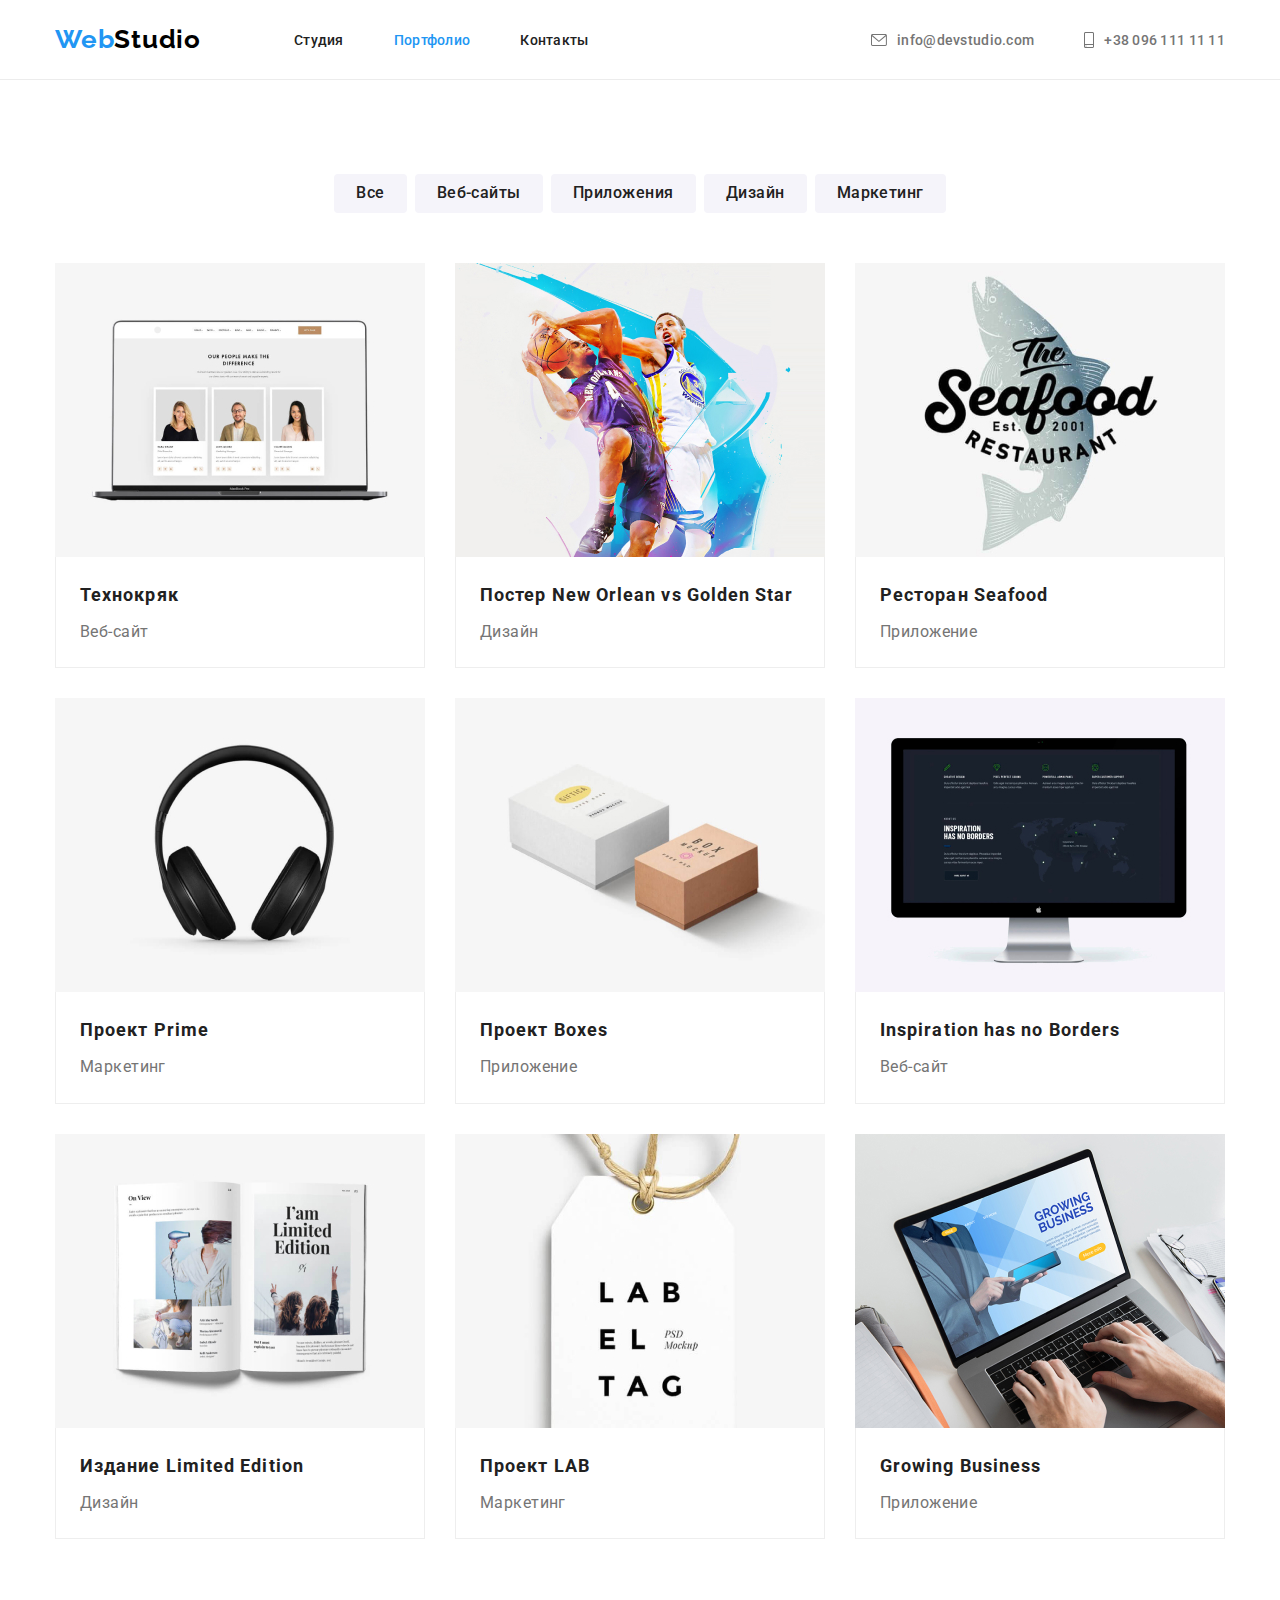
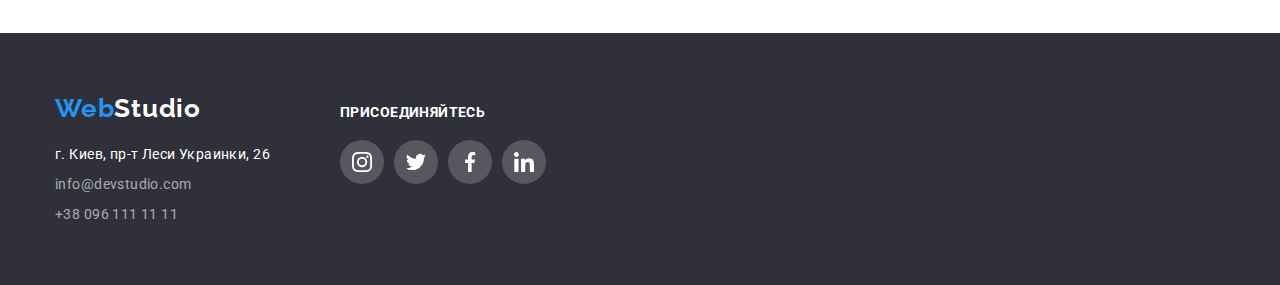
==== portfolio.html @ 66895c10 "Initial commit" ====
<!DOCTYPE html>
<html lang="ru">
<head>
  <meta charset="UTF-8">
  <meta http-equiv="X-UA-Compatible" content="IE=edge">
  <meta name="viewport" content="width=device-width, initial-scale=1.0">
  <title>portfolio</title>
  <link href="https://fonts.googleapis.com/css2?family=Raleway:wght@700&family=Roboto:wght@400;500;700;900&display=swap"
      rel="stylesheet">
  <link rel="stylesheet" href="https://cdnjs.cloudflare.com/ajax/libs/modern-normalize/1.0.0/modern-normalize.css">
  <link rel="stylesheet" href="./css/styles.css">
</head>
<body>
<!--header-->
  <header>
    <div class="container">
      <!--navigation-->
      <nav class="navigation">
        <a class="logo" href="index.html" lang="en">Web<span class="logo-studio-black">Studio</span></a>
        <ul class="navigation-list">
          <li>
            <a class="link" href="./index.html">Студия</a>
          </li>
          <li>
            <a class="link current" href="./portfolio.html">Портфолио</a>
          </li>
          <li>
            <a class="link" href="#contacts">Контакты</a>
          </li>
        </ul>
      </nav>
      <!--header contacts-->
      <ul class="header-contacts-list ">
        <li>
          <a class="contact" href="mailto:info@devstudio.com">
            <svg class="header-icon" width="16" height="12">
              <use href="./images/icons/contacts-icon.svg#icon-mail"></use>
            </svg>
            info@devstudio.com
          </a>
        </li>
        <li>
          <a class="contact" href="tel:+380961111111">
            <svg class="header-icon" width="10" height="16">
              <use href="./images/icons/contacts-icon.svg#icon-phone"></use>
            </svg>
            +38 096 111 11 11
          </a>
        </li>
      </ul>
    </div>
  </header>

  <main>
<section class="examples section">
  <div class="examples-container container">
    <h1 class="hidden-title">Наши работы</h1>
    <ul class="filter-buttons">
      <li><button >Все</button></li>
      <li><button >Веб-сайты</button></li>
      <li><button >Приложения</button></li>
      <li><button >Дизайн</button></li>
      <li><button >Маркетинг</button></li>
    </ul>

    <ul class="example-gallery">
      <li>
        <a class="link" href="#">
          <img src="./images/portfolio/tech-crack.jpg" width=370 height=294 alt="Веб-сайт Технокряк">
          <div class="example-content">
            <h3>Технокряк</h3>
            <p class="example-text">Веб-сайт</p>
          </div>
        </a>
      </li>
      <li>
        <a class="link" href="#">
          <img src="./images/portfolio/poster.jpg" width=370 height=294 alt="Пример дизайна для постера">
          <div class="example-content">
            <h3>Постер <span lang="en">New Orlean vs Golden Star</span></h3>
            <p class="example-text">Дизайн</p>
          </div>
        </a>
      </li>
      <li>
        <a class="link" href="#">
          <img src="./images/portfolio/seafood.jpg" width=370 height=294 alt="Логотип ресторана">
          <div class="example-content">
            <h3>Ресторан <span lang="en">Seafood</span></h3>
            <p class="example-text">Приложение</p>
          </div>
        </a>
      </li>
      <li>
        <a class="link" href="#">
          <img src="./images/portfolio/prime.jpg" width=370 height=294 alt="Проект Prime">
          <div class="example-content">
            <h3>Проект <span lang="en">Prime</span></h3>
            <p class="example-text">Маркетинг</p>
          </div>
        </a>
      </li>
      <li>
        <a class="link" href="#">
          <img src="./images/portfolio/boxes.jpg" width=370 height=294 alt="Проект Boxes">
          <div class="example-content">
              <h3>Проект <span lang="en">Boxes</span></h3>
              <p class="example-text">Приложение</p>
          </div>
        </a>
      </li>
      <li>
        <a class="link" href="#">
          <img src="./images/portfolio/inspiration-no-borders.jpg" width=370 height=294 alt="Inspiration has no Borders">
          <div class="example-content">
            <h3><span lang="en">Inspiration has no Borders</span></h3>
            <p class="example-text">Веб-сайт</p>
          </div>
        </a>
      </li>
      <li>
        <a class="link" href="#">
          <img src="./images/portfolio/limited-edition.jpg" width=370 height=294 alt="Издание Limited Edition">
          <div class="example-content">
            <h3>Издание <span lang="en">Limited Edition</span></h3>
            <p class="example-text">Дизайн</p>
          </div>
        </a>
      </li>
      <li>
        <a class="link" href="#">
          <img src="./images/portfolio/lab.jpg" width=370 height=294 alt="Проект LAB">
          <div class="example-content">
            <h3>Проект <span lang="en">LAB</span></h3>
            <p class="example-text">Маркетинг</p>
          </div>
        </a>
      </li>
      <li>
        <a class="link" href="#">
          <img src="./images/portfolio/growing-business.jpg" width=370 height=294 alt="Приложение Growing Business">
          <div class="example-content">
            <h3><span lang="en">Growing Business</span></h3>
            <p class="example-text">Приложение</p>
          </div>
        </a>
      </li>
    </ul>
  </div>
</section>
  </main>

<!--footer-->
<footer class="footer">
  <div class="container">
    <div class="contacts-info">
      <a class="logo" href="index.html" lang="en">Web<span class="logo-studio-white">Studio</span></a>
      <ul class="contacts-list" id="contacts">
        <li>
          <address>г. Киев, пр-т Леси Украинки, 26</address>
          <!--<a class="map-link" href="https://www.google.com/maps/place/GoIT/@50.4265057,30.5382267,20.22z" target="_blank" rel="noopener noreferer"> </a>-->
        </li>
        <li>
          <a class="contact" href="mailto:info@devstudio.com">info@devstudio.com</a>
        </li>
        <li>
          <a class="contact" href="tel:+380961111111">+38 096 111 11 11</a>
        </li>
      </ul>
    </div>
    <div class="contacts-socialmedia">
      <p>Присоединяйтесь</p>
      <ul class="contacts-socialmedia-list">
        <li>
          <a class="socialmedia-link" href="">
            <svg class="icon-socialmedia" width="20" height="20">
              <use href="./images/icons/socialmedia.svg#instagram"></use>
            </svg>
          </a>
        </li>
        <li>
          <a class="socialmedia-link" href="">
            <svg class="icon-socialmedia" width="20" height="20">
              <use href="./images/icons/socialmedia.svg#twitter"></use>
            </svg>
          </a>
        </li>
        <li>
          <a class="socialmedia-link" href="">
            <svg class="icon-socialmedia" width="20" height="20">
              <use href="./images/icons/socialmedia.svg#facebook"></use>
            </svg>
          </a>
        </li>
        <li>
          <a class="socialmedia-link" href="">
            <svg class="icon-socialmedia" width="20" height="20">
              <use href="./images/icons/socialmedia.svg#linkedin"></use>
            </svg>
          </a>
        </li>
      </ul>
    </div>
  </div>
</footer>
</body>
</html>
---- css/styles.css ----
/** {
  outline: 1pt solid rgba(128, 128, 0, 0.2);
}*/

:root {
  --logo-font: "Raleway", sans-serif;
  --main-font: "Roboto", sans-serif;
  --brand-color: #2196f3;
  --main-color: #212121; /* txt, hdr, btn */
  --main-gray-color: #757575; /* p */
  --background-dark-color: #2f303a; /*hero, footer*/
  --background-gray-color: #f5f4fa; /* team bg, button bg */
  --white-color: #ffffff; /* main bg, active txt, logo ftr */
  --black-color: #000000; /* logo hdr*/
  --card-border-color: #eeeeee;
  --icon-color: #afb1b8;
  --footer-contacts-color: rgba(255, 255, 255, 0.6);
  --footer-icons-socialmedia-color: rgba(255, 255, 255, 0.1);
  --header-border-color: #ececec;
  --hero-gradient: linear-gradient(
    to bottom,
    rgba(47, 48, 58, 0.4),
    rgba(47, 48, 58, 0.4)
  );
  --btn-shadow: 0px 3px 1px rgba(0, 0, 0, 0.1), 0px 1px 2px rgba(0, 0, 0, 0.08),
    0px 2px 2px rgba(0, 0, 0, 0.12);
  --box-shadow: 0px 1px 3px rgba(0, 0, 0, 0.12), 0px 1px 1px rgba(0, 0, 0, 0.14),
    0px 2px 1px rgba(0, 0, 0, 0.2);
  --hero-btn-shadow: 0px 4px 4px rgba(0, 0, 0, 0.15);
  --portfolio-example-shadow: 0px 1px 1px rgba(0, 0, 0, 0.12),
    0px 4px 4px rgba(0, 0, 0, 0.06), 1px 4px 6px rgba(0, 0, 0, 0.16);
  --big-padding: 94px;
  --list-gap: 30px;
}

/*
body for everybody ======================================================
*/

body {
  font-family: var(--main-font);
  font-style: normal;
  font-size: 14px;
  line-height: 1.5;
  letter-spacing: 0.03em;
  background-color: var(--white-color);
  color: var(--main-color);
}

h1,
h2,
h3,
h4,
h5,
h6,
p,
ul {
  display: flex;
  padding: 0;
  margin: 0;
}

img {
  display: block;
  width: 100%;
}

li {
  list-style: none;
}

/*container*/

.container {
  display: flex;
  flex-wrap: wrap;
  width: 1200px;
  padding-left: 15px;
  padding-right: 15px;
  margin: 0px auto;
}

/*logo*/

.logo {
  font-family: var(--logo-font);
  font-weight: 700;
  font-size: 26px;
  line-height: 1.2;
  letter-spacing: 0.03em;
  font-style: normal;
  text-decoration: none;
  color: var(--brand-color);
}

.logo-studio-white {
  color: var(--white-color);
}
.logo-studio-black {
  color: var(--black-color);
}

.section {
  padding-top: var(--big-padding);
  padding-bottom: var(--big-padding);
}

/*h2 title*/

.title {
  justify-content: center;
  margin-left: auto;
  margin-right: auto;
  margin-bottom: 50px;
  font-weight: 700;
  font-size: 36px;
  line-height: 1.16;
}

/*hidden title*/

.hidden-title {
  position: absolute;
  width: 1px;
  height: 1px;
  margin: -1px;
  border: 0;
  padding: 0;
  white-space: nowrap;
  clip-path: inset(100%);
  clip: rect(0 0 0 0);
  overflow: hidden;
}

/*
header ==================================================================
*/

header {
  border-bottom: 1px solid var(--header-border-color);
}

header .container {
  align-items: center;
  justify-content: space-between;
}

.navigation,
.header-contacts-list {
  display: flex;
  align-items: center;
}

.navigation-list,
.header-contacts-list {
  font-weight: 500;
  font-size: 14px;
  line-height: 1.15;
  letter-spacing: 0.02em;
  font-style: normal;
}

.navigation-list > li:not(:last-child),
.header-contacts-list > li:not(:last-child) {
  margin-right: 50px;
}

.navigation-list {
  margin-left: 93px;
}

.navigation-list > li,
.header-contacts-list > li {
  margin-top: -32px;
  margin-bottom: -32px;
}

.navigation-list .link {
  display: block;
  padding-top: 32px;
  padding-bottom: 32px;
  text-decoration: none;
  color: var(--main-color);
}

.header-contacts-list .contact {
  display: flex;
  align-items: center;
  padding-top: 32px;
  padding-bottom: 32px;
  text-decoration: none;
  color: var(--main-gray-color);
}

header .logo {
  padding-top: 24px;
  padding-bottom: 24px;
}

.navigation .current,
.navigation-list .link:focus,
.navigation-list .link:hover,
.header-contacts-list .contact:hover,
.header-contacts-list .contact:focus {
  color: var(--brand-color);
}

.header-icon {
  margin: 0 10px 0 0;
  fill: currentColor;
}

/*
index main ==============================================================
*/

/*hero*/

.hero {
  width: 1600px;
  height: 600px;
  padding: 200px 0;
  text-align: center;
  margin-left: auto;
  margin-right: auto;
  background-color: var(--background-dark-color);
  background-image: var(--hero-gradient), url(../images/studio/hero/hero.jpg);
  background-repeat: no-repeat;
  background-position: center;
  background-size: cover;
}

.hero .container {
  flex-direction: column;
}

.hero-title {
  width: 696px;
  justify-content: center;
  margin: auto;
  margin-bottom: 30px;
  font-weight: 900;
  font-size: 44px;
  line-height: 1.37;
  letter-spacing: 0.06em;
  text-transform: uppercase;
  color: var(--white-color);
}

.button-order {
  padding: 10px 32px;
  margin: auto;
  font-style: normal;
  font-weight: 700;
  font-size: 16px;
  line-height: 1.88;
  letter-spacing: 0.06em;
  border-style: hidden;
  border-radius: 4px;
  color: var(--white-color);
  background-color: var(--brand-color);
  box-shadow: var(--hero-btn-shadow);
  cursor: pointer;
}

/*features*/

.features-list {
  margin-left: calc(-1 * var(--list-gap));
}

.features-list > li {
  width: 270px;
  margin-left: var(--list-gap);
  flex-basis: calc(100% / 4);
}

.features-list-icon {
  display: flex;
  height: 120px;
  align-items: center;
  justify-content: center;
  background-color: var(--background-gray-color);
  border-radius: 4px;
  margin-bottom: 30px;
}

.features-title {
  margin-bottom: 10px;
  font-weight: 700;
  font-size: 14px;
  line-height: 1.15;
  letter-spacing: 0.03em;
  text-transform: uppercase;
}

.features-text {
  width: 270px;
  font-style: normal;
  font-weight: 400;
  font-size: 14px;
  line-height: 1.8;
  letter-spacing: 0.03em;
  color: var(--main-gray-color);
}

/*specialization*/

.specialization {
  padding-bottom: var(--big-padding);
}

.specialization-list {
  margin-left: calc(-1 * var(--list-gap));
}
.specialization-list > li {
  margin-left: var(--list-gap);
  flex-basis: calc(100% / 3);
}

/*team*/

.team {
  background-color: var(--background-gray-color);
}

.team-list {
  margin-left: calc(-1 * var(--list-gap));
}

.team-list > li {
  width: auto;
  margin-left: var(--list-gap);
  flex-basis: calc(100% / 4);
  border-radius: 0px 0px 4px 4px;
  box-shadow: var(--box-shadow);
  background: var(--white-color);
}

.team-list .content {
  padding-top: 30px;
  padding-bottom: 30px;
}

.team-title {
  justify-content: center;
  font-weight: 500;
  font-size: 16px;
  line-height: 1.19;
  margin-bottom: 10px;
}
.team-text {
  font-weight: 400;
  font-size: 16px;
  line-height: 1.19;
  justify-content: center;
  color: var(--main-gray-color);
  margin-bottom: 16px;
}

.team-list-item-socialmedia {
  justify-content: center;
}
.team-list-item-socialmedia > li:not(:last-child) {
  margin-right: 10px;
}

.team-list-item-socialmedia-link {
  display: flex;
}

.team-list-item-socialmedia-link,
.content .icon-socialmedia {
  display: block;
  width: 44px;
  height: 44px;
  border-radius: 50%;
  background-color: var(--white-color);
  fill: var(--icon-color);
  justify-content: center;
  align-items: center;
}

.team-list-item-socialmedia-link:focus .icon-socialmedia,
.team-list-item-socialmedia-link:hover .icon-socialmedia {
  background-color: var(--brand-color);
  fill: var(--white-color);
}

/*clients*/
.clients-list {
  margin-left: calc(-1 * var(--list-gap));
}

.clients-list > li {
  margin-left: var(--list-gap);
  flex-basis: calc(100% / 6);
}

.clients-list-item-link {
  display: flex;
  width: 170px;
  height: 90px;
  border: 1px solid var(--icon-color);
  border-radius: 4px;
}

.icon-client {
  color: var(--icon-color);
  width: 100%;
  height: 100%;
  fill: currentColor;
}

.clients-list-item-link:hover,
.clients-list-item-link:focus,
.clients-list-item-link:hover .icon-client,
.clients-list-item-link:focus .icon-client {
  border-color: var(--brand-color);
  fill: var(--brand-color);
  outline-color: var(--brand-color);
}

/*
portfolio main ==========================================================
*/

/*buttons*/
.examples-container .filter-buttons {
  margin-bottom: 50px;
  margin-left: auto;
  margin-right: auto;
}

.filter-buttons > li:not(:last-child) {
  margin-right: 8px;
}

.filter-buttons button {
  font-family: var(--main-font);
  font-weight: 500;
  font-size: 16px;
  line-height: 1.67;
  letter-spacing: 0.03em;
  font-style: normal;
  border-style: hidden;
  border-radius: 4px;
  padding: 6px 22px;
  color: var(--main-color);
  background-color: var(--background-gray-color);
  cursor: pointer;
}

.filter-buttons button:hover,
.filter-buttons button:focus,
.filter-buttons button:active {
  color: var(--white-color);
  background-color: var(--brand-color);
  box-shadow: var(--btn-shadow);
}

/*example-gallery*/
.example-gallery {
  flex-wrap: wrap;
  margin-top: calc(-1 * var(--list-gap));
  margin-left: calc(-1 * var(--list-gap));
}

.example-gallery > li {
  flex-basis: calc(100% / 3);
  margin-left: var(--list-gap);
  margin-top: var(--list-gap);
  max-width: 370px;
  background: var(--white-color);
}

.example-gallery .link {
  display: inline-block;
  padding: 0px;
  margin: 0px;
  text-decoration: none;
  color: var(--main-color);
  max-width: 370px;
}

.example-gallery .link:hover,
.example-gallery .link:focus {
  box-shadow: var(--portfolio-example-shadow);
}

/*content*/
.example-content {
  padding: 20px 24px;
  border: 1px solid var(--card-border-color);
  border-top: 0;
}

.example-gallery h3 {
  display: block;
  margin-bottom: 4px;
  font-weight: 700;
  font-size: 18px;
  line-height: 2;
  letter-spacing: 0.06em;
}

.example-gallery p {
  font-weight: 400;
  font-size: 16px;
  line-height: 1.9;
  display: block;
  color: var(--main-gray-color);
}

/*
footer ==================================================================
*/

.footer {
  font-weight: 400;
  font-size: 14px;
  line-height: 1.5;
  color: var(--white-color);
  background-color: var(--background-dark-color);
  padding-top: 60px;
  padding-bottom: 60px;
}

.footer .container {
  align-items: baseline;
}

/*contacts-info*/
.footer .contacts-info {
  margin-right: 70px;
}

.contacts-list {
  display: block;
  margin-top: 20px;
}

.contacts-list > li:not(:last-child) {
  margin-bottom: 9px;
}

.contacts-list .contact,
.contacts-list address {
  font-style: normal;
  text-decoration: none;
}
.contacts-list .contact {
  color: var(--footer-contacts-color);
}
.contacts-list .contact:hover,
.contacts-list .contact:focus {
  color: var(--brand-color);
}

/*contacts-socialmedia*/
.contacts-socialmedia > p {
  margin-bottom: 20px;
  font-weight: 700;
  font-size: 14px;
  line-height: 1.15;
  letter-spacing: 0.03em;
  text-transform: uppercase;
  color: var(--white-color);
}

.socialmedia-link,
.socialmedia-link .icon-socialmedia {
  display: block;
  width: 44px;
  height: 44px;
  border-radius: 50%;
  fill: var(--white-color);
  justify-content: center;
  align-items: center;
  background-color: var(--footer-icons-socialmedia-color);
}

.contacts-socialmedia-list > li:not(:last-child) {
  margin-right: 10px;
}

.socialmedia-link:hover .icon-socialmedia,
.socialmedia-link:focus .icon-socialmedia {
  background-color: var(--brand-color);
  fill: var(--white-color);
}
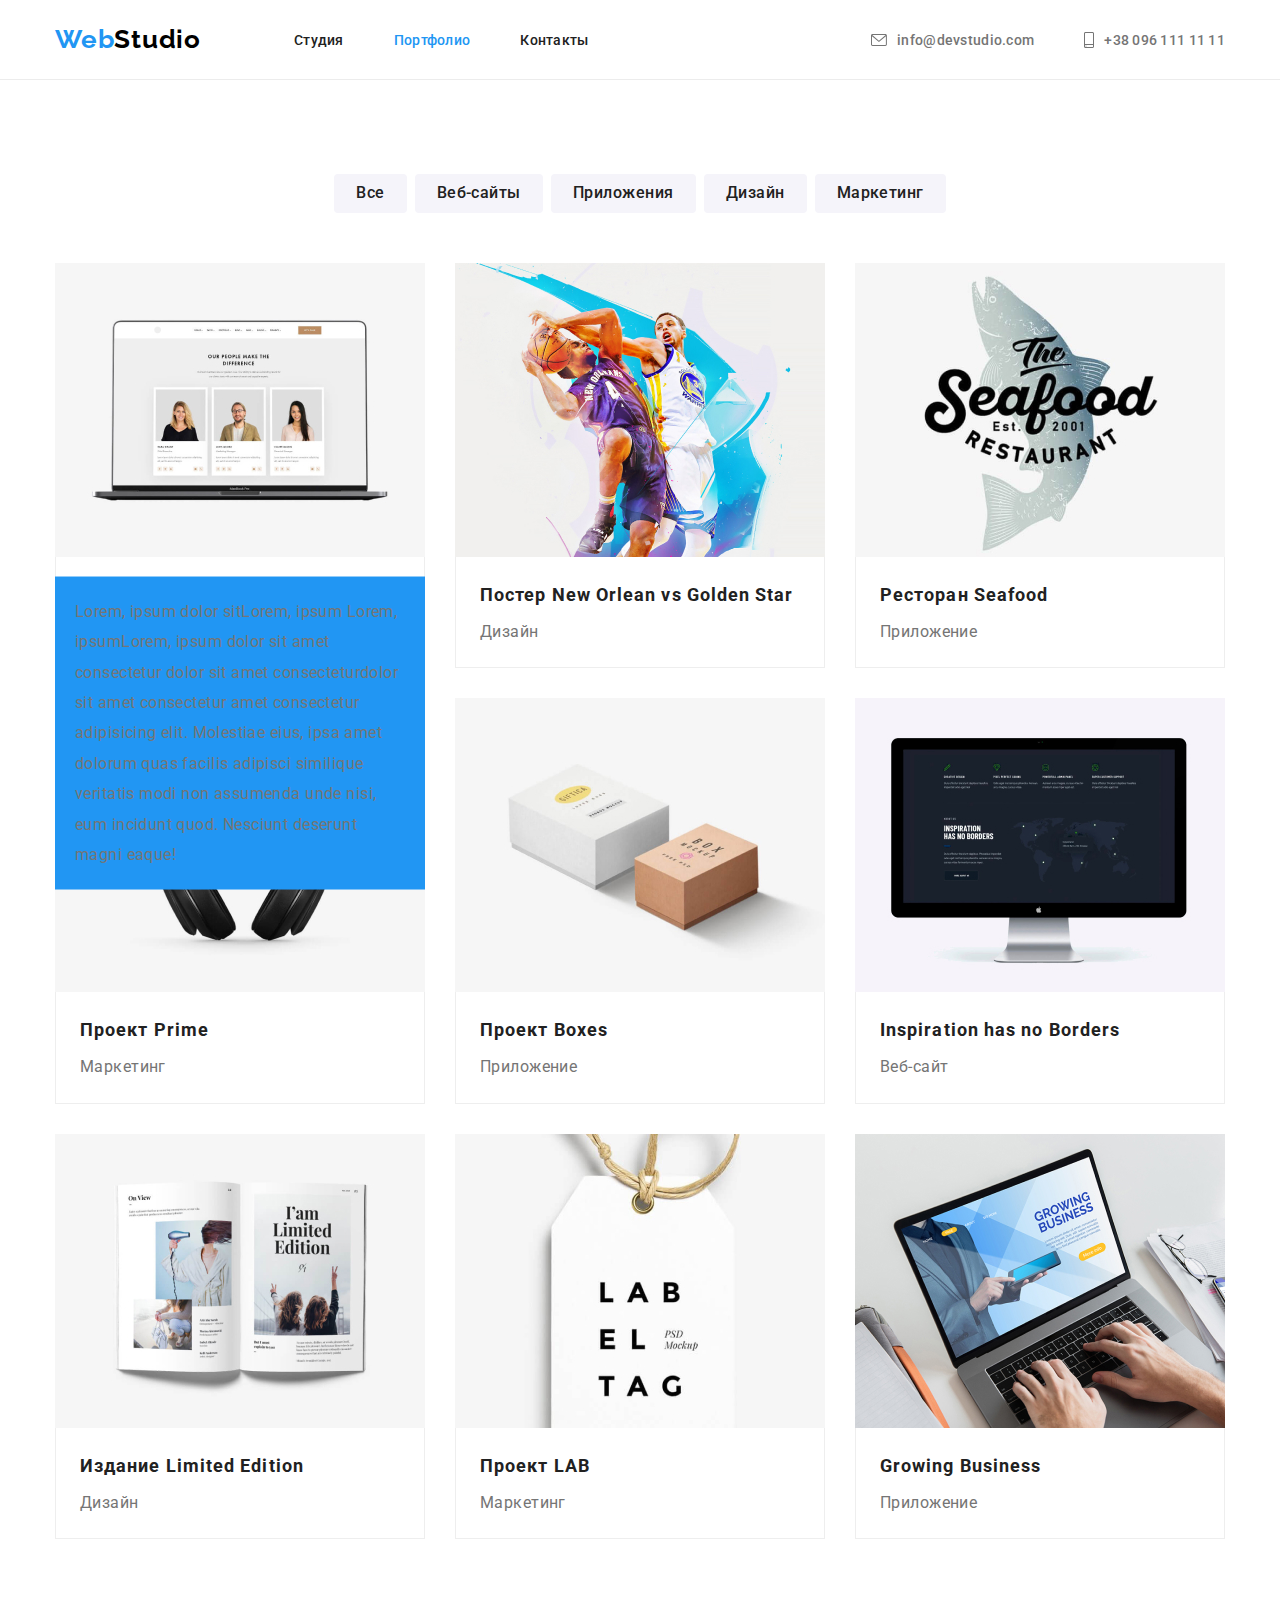
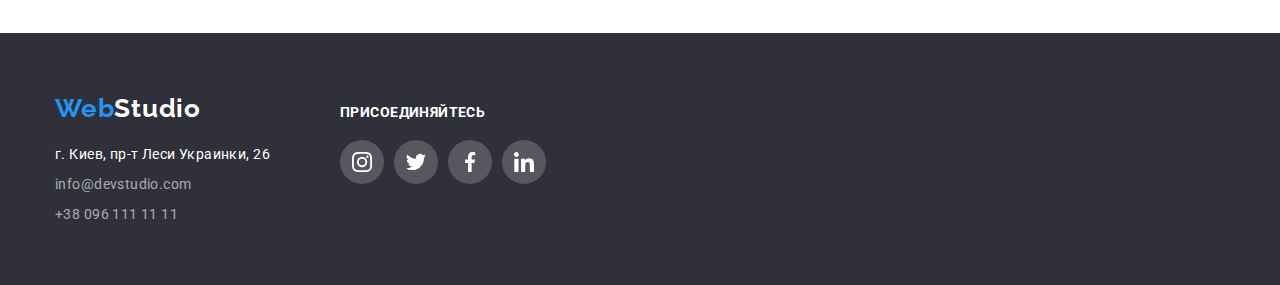
==== commit 5a79feb7: "backdrop and modal finish" ====
--- a/portfolio.html
+++ b/portfolio.html
@@ -9,7 +9,7 @@
       rel="stylesheet">
   <link rel="stylesheet" href="https://cdnjs.cloudflare.com/ajax/libs/modern-normalize/1.0.0/modern-normalize.css">
   <link rel="stylesheet" href="./css/styles.css">
-</head>
+  </head>
 <body>
 <!--header-->
   <header>
@@ -34,7 +34,7 @@
         <li>
           <a class="contact" href="mailto:info@devstudio.com">
             <svg class="header-icon" width="16" height="12">
-              <use href="./images/icons/contacts-icon.svg#icon-mail"></use>
+              <use href="./images/icons/typical-icons.svg#icon-mail"></use>
             </svg>
             info@devstudio.com
           </a>
@@ -42,7 +42,7 @@
         <li>
           <a class="contact" href="tel:+380961111111">
             <svg class="header-icon" width="10" height="16">
-              <use href="./images/icons/contacts-icon.svg#icon-phone"></use>
+              <use href="./images/icons/typical-icons.svg#icon-phone"></use>
             </svg>
             +38 096 111 11 11
           </a>
@@ -66,7 +66,10 @@
     <ul class="example-gallery">
       <li>
         <a class="link" href="#">
+          <div class="overlay-box">
           <img src="./images/portfolio/tech-crack.jpg" width=370 height=294 alt="Веб-сайт Технокряк">
+          <p class="overlay-text">Lorem, ipsum dolor sitLorem, ipsum Lorem, ipsumLorem, ipsum dolor sit amet consectetur dolor sit amet consecteturdolor sit amet consectetur amet consectetur adipisicing elit. Molestiae eius, ipsa amet dolorum quas facilis adipisci similique veritatis modi non assumenda unde nisi, eum incidunt quod. Nesciunt deserunt magni eaque!</p>
+          </div>
           <div class="example-content">
             <h3>Технокряк</h3>
             <p class="example-text">Веб-сайт</p>
--- a/css/styles.css
+++ b/css/styles.css
@@ -3,8 +3,8 @@
 }*/
 
 :root {
-  --logo-font: "Raleway", sans-serif;
-  --main-font: "Roboto", sans-serif;
+  --logo-font: 'Raleway', sans-serif;
+  --main-font: 'Roboto', sans-serif;
   --brand-color: #2196f3;
   --main-color: #212121; /* txt, hdr, btn */
   --main-gray-color: #757575; /* p */
@@ -17,6 +17,8 @@
   --footer-contacts-color: rgba(255, 255, 255, 0.6);
   --footer-icons-socialmedia-color: rgba(255, 255, 255, 0.1);
   --header-border-color: #ececec;
+  --btn-modal-close: rgba(0, 0, 0, 0.1);
+  --modal-overlay-color: rgba(0, 0, 0, 0.2);
   --hero-gradient: linear-gradient(
     to bottom,
     rgba(47, 48, 58, 0.4),
@@ -181,6 +183,7 @@
   padding-bottom: 32px;
   text-decoration: none;
   color: var(--main-color);
+  transition: color 250ms cubic-bezier(0.4, 0, 0.2, 1);
 }
 
 .header-contacts-list .contact {
@@ -190,6 +193,7 @@
   padding-bottom: 32px;
   text-decoration: none;
   color: var(--main-gray-color);
+  transition: color 250ms cubic-bezier(0.4, 0, 0.2, 1);
 }
 
 header .logo {
@@ -263,8 +267,63 @@
   cursor: pointer;
 }
 
+/*hero modal*/
+.backdrop {
+  position: fixed;
+  top: 0;
+  left: 0;
+  width: 100vw;
+  height: 100vh;
+  background-color: var(--modal-overlay-color);
+  transition: opacity 250ms cubic-bezier(0.4, 0, 0.2, 1),
+    visibility 250ms cubic-bezier(0.4, 0, 0.2, 1);
+}
+
+.backdrop.is-hidden {
+  opacity: 0;
+  visibility: hidden;
+  pointer-events: none;
+}
+
+.modal {
+  position: absolute;
+  top: 50%;
+  left: 50%;
+  transform: translate(-50%, -50%);
+  width: 528px;
+  height: 581px;
+  background-color: var(--white-color);
+}
+
+.btn-modal-close {
+  position: absolute;
+  display: flex;
+  top: 8px;
+  right: 8px;
+  width: 30px;
+  height: 30px;
+  box-sizing: border-box;
+  border: 1px solid var(--btn-modal-close);
+  background-color: var(--white-color);
+  border-radius: 50%;
+  cursor: pointer;
+  transition: border-color 250ms cubic-bezier(0.4, 0, 0.2, 1);
+}
+
+.close-icon {
+  width: 100%;
+  height: 100%;
+  transition: fill 250ms cubic-bezier(0.4, 0, 0.2, 1);
+}
+
+.btn-modal-close:hover,
+.btn-modal-close:focus .close-icon:hover,
+.close-icon:focus {
+  border-color: var(--brand-color);
+  fill: var(--brand-color);
+}
+
 /*features*/
-
 .features-list {
   margin-left: calc(-1 * var(--list-gap));
 }
@@ -334,7 +393,7 @@
   flex-basis: calc(100% / 4);
   border-radius: 0px 0px 4px 4px;
   box-shadow: var(--box-shadow);
-  background: var(--white-color);
+  background-color: var(--white-color);
 }
 
 .team-list .content {
@@ -379,6 +438,8 @@
   fill: var(--icon-color);
   justify-content: center;
   align-items: center;
+  transition: background-color 250ms cubic-bezier(0.4, 0, 0.2, 1),
+    fill 250ms cubic-bezier(0.4, 0, 0.2, 1);
 }
 
 .team-list-item-socialmedia-link:focus .icon-socialmedia,
@@ -403,6 +464,7 @@
   height: 90px;
   border: 1px solid var(--icon-color);
   border-radius: 4px;
+  transition: border-color 250ms cubic-bezier(0.4, 0, 0.2, 1);
 }
 
 .icon-client {
@@ -410,6 +472,7 @@
   width: 100%;
   height: 100%;
   fill: currentColor;
+  transition: fill 250ms cubic-bezier(0.4, 0, 0.2, 1);
 }
 
 .clients-list-item-link:hover,
@@ -437,6 +500,7 @@
 }
 
 .filter-buttons button {
+  display: inline-flex;
   font-family: var(--main-font);
   font-weight: 500;
   font-size: 16px;
@@ -449,6 +513,9 @@
   color: var(--main-color);
   background-color: var(--background-gray-color);
   cursor: pointer;
+  transition: color 250ms cubic-bezier(0.4, 0, 0.2, 1),
+    background-color 250ms cubic-bezier(0.4, 0, 0.2, 1),
+    box-shadow 250ms cubic-bezier(0.4, 0, 0.2, 1);
 }
 
 .filter-buttons button:hover,
@@ -481,11 +548,32 @@
   text-decoration: none;
   color: var(--main-color);
   max-width: 370px;
+  transition: box-shadow 250ms cubic-bezier(0.4, 0, 0.2, 1);
+}
+
+.overlay-box {
+  position: relative;
+  height: 100%;
+  /*overflow: hidden;*/
+}
+
+.overlay-text {
+  position: absolute;
+  left: 0;
+  top: 0;
+  background-color: var(--brand-color);
+  color: var(--white-color);
+  padding: 20px;
+  overflow: auto;
+  transform: translateY(100%);
+  transition: transform 250ms cubic-bezier(0.4, 0, 0.2, 1);
 }
 
 .example-gallery .link:hover,
 .example-gallery .link:focus {
+  overflow: visible;
   box-shadow: var(--portfolio-example-shadow);
+  transform: translateY(0%);
 }
 
 /*content*/
@@ -551,6 +639,7 @@
 }
 .contacts-list .contact {
   color: var(--footer-contacts-color);
+  transition: color 250ms cubic-bezier(0.4, 0, 0.2, 1);
 }
 .contacts-list .contact:hover,
 .contacts-list .contact:focus {
@@ -578,6 +667,8 @@
   justify-content: center;
   align-items: center;
   background-color: var(--footer-icons-socialmedia-color);
+  transition: background-color 250ms cubic-bezier(0.4, 0, 0.2, 1),
+    fill 250ms cubic-bezier(0.4, 0, 0.2, 1);
 }
 
 .contacts-socialmedia-list > li:not(:last-child) {
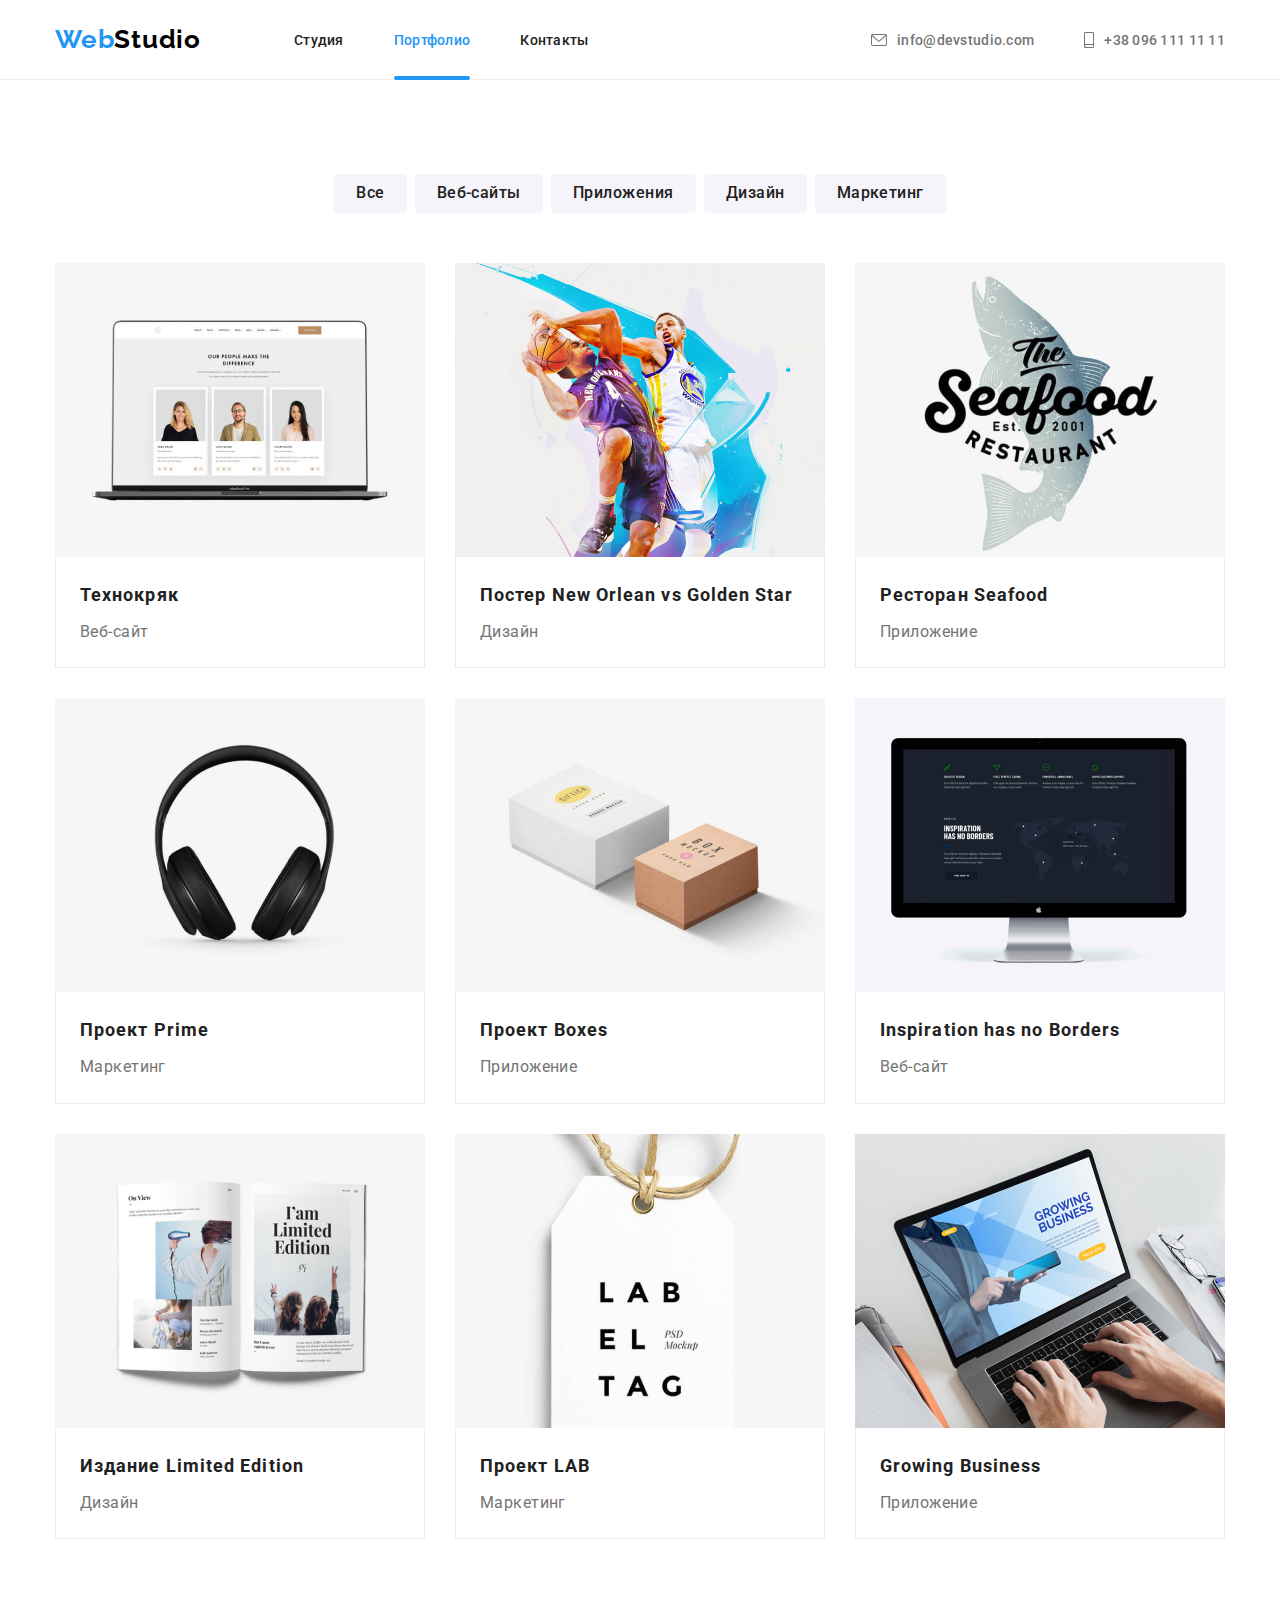
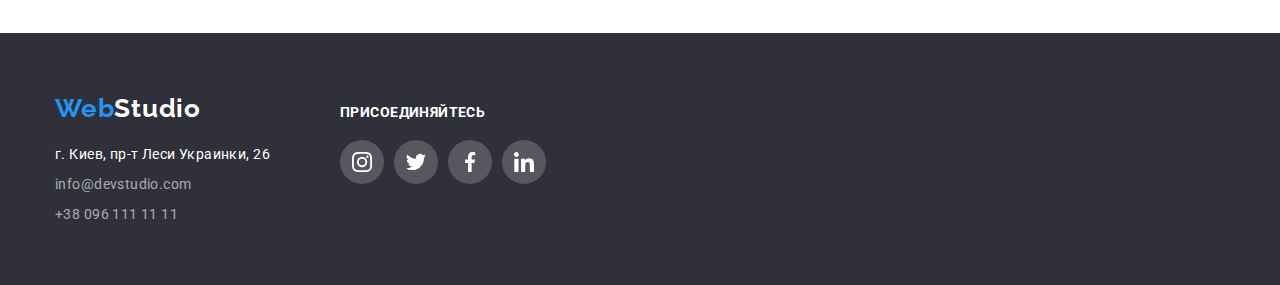
==== commit e06c7090: "make portfolio overlay-card" ====
--- a/portfolio.html
+++ b/portfolio.html
@@ -67,8 +67,10 @@
       <li>
         <a class="link" href="#">
           <div class="overlay-box">
-          <img src="./images/portfolio/tech-crack.jpg" width=370 height=294 alt="Веб-сайт Технокряк">
-          <p class="overlay-text">Lorem, ipsum dolor sitLorem, ipsum Lorem, ipsumLorem, ipsum dolor sit amet consectetur dolor sit amet consecteturdolor sit amet consectetur amet consectetur adipisicing elit. Molestiae eius, ipsa amet dolorum quas facilis adipisci similique veritatis modi non assumenda unde nisi, eum incidunt quod. Nesciunt deserunt magni eaque!</p>
+            <img src="./images/portfolio/tech-crack.jpg" width=370 height=294 alt="Веб-сайт Технокряк">
+            <p class="overlay-text">
+            Технокряк это современная площадка распространения коронавируса. Компании используют эту платформу для цифрового шпионажа и атак на защищённые сервера конкурентов.
+            </p>
           </div>
           <div class="example-content">
             <h3>Технокряк</h3>
@@ -78,7 +80,12 @@
       </li>
       <li>
         <a class="link" href="#">
-          <img src="./images/portfolio/poster.jpg" width=370 height=294 alt="Пример дизайна для постера">
+          <div class="overlay-box">
+            <img src="./images/portfolio/poster.jpg" width=370 height=294 alt="Пример дизайна для постера">
+            <p class="overlay-text">
+            Технокряк это современная площадка распространения коронавируса. Компании используют эту платформу для цифрового шпионажа и атак на защищённые сервера конкурентов.
+            </p>
+          </div>
           <div class="example-content">
             <h3>Постер <span lang="en">New Orlean vs Golden Star</span></h3>
             <p class="example-text">Дизайн</p>
@@ -87,7 +94,12 @@
       </li>
       <li>
         <a class="link" href="#">
-          <img src="./images/portfolio/seafood.jpg" width=370 height=294 alt="Логотип ресторана">
+          <div class="overlay-box">
+            <img src="./images/portfolio/seafood.jpg" width=370 height=294 alt="Логотип ресторана">
+            <p class="overlay-text">
+            Технокряк это современная площадка распространения коронавируса. Компании используют эту платформу для цифрового шпионажа и атак на защищённые сервера конкурентов.
+            </p>
+          </div>
           <div class="example-content">
             <h3>Ресторан <span lang="en">Seafood</span></h3>
             <p class="example-text">Приложение</p>
@@ -96,7 +108,12 @@
       </li>
       <li>
         <a class="link" href="#">
-          <img src="./images/portfolio/prime.jpg" width=370 height=294 alt="Проект Prime">
+          <div class="overlay-box">
+            <img src="./images/portfolio/prime.jpg" width=370 height=294 alt="Проект Prime">
+            <p class="overlay-text">
+            Технокряк это современная площадка распространения коронавируса. Компании используют эту платформу для цифрового шпионажа и атак на защищённые сервера конкурентов.
+            </p>
+          </div>
           <div class="example-content">
             <h3>Проект <span lang="en">Prime</span></h3>
             <p class="example-text">Маркетинг</p>
@@ -105,7 +122,12 @@
       </li>
       <li>
         <a class="link" href="#">
-          <img src="./images/portfolio/boxes.jpg" width=370 height=294 alt="Проект Boxes">
+          <div class="overlay-box">
+            <img src="./images/portfolio/boxes.jpg" width=370 height=294 alt="Проект Boxes">
+            <p class="overlay-text">
+            Технокряк это современная площадка распространения коронавируса. Компании используют эту платформу для цифрового шпионажа и атак на защищённые сервера конкурентов.
+            </p>
+          </div>
           <div class="example-content">
               <h3>Проект <span lang="en">Boxes</span></h3>
               <p class="example-text">Приложение</p>
@@ -114,7 +136,12 @@
       </li>
       <li>
         <a class="link" href="#">
-          <img src="./images/portfolio/inspiration-no-borders.jpg" width=370 height=294 alt="Inspiration has no Borders">
+          <div class="overlay-box">
+            <img src="./images/portfolio/inspiration-no-borders.jpg" width=370 height=294 alt="Inspiration has no Borders">
+            <p class="overlay-text">
+            Технокряк это современная площадка распространения коронавируса. Компании используют эту платформу для цифрового шпионажа и атак на защищённые сервера конкурентов.
+            </p>
+          </div>
           <div class="example-content">
             <h3><span lang="en">Inspiration has no Borders</span></h3>
             <p class="example-text">Веб-сайт</p>
@@ -123,7 +150,12 @@
       </li>
       <li>
         <a class="link" href="#">
-          <img src="./images/portfolio/limited-edition.jpg" width=370 height=294 alt="Издание Limited Edition">
+          <div class="overlay-box">
+            <img src="./images/portfolio/limited-edition.jpg" width=370 height=294 alt="Издание Limited Edition">
+            <p class="overlay-text">
+            Технокряк это современная площадка распространения коронавируса. Компании используют эту платформу для цифрового шпионажа и атак на защищённые сервера конкурентов.
+            </p>
+          </div>
           <div class="example-content">
             <h3>Издание <span lang="en">Limited Edition</span></h3>
             <p class="example-text">Дизайн</p>
@@ -132,7 +164,12 @@
       </li>
       <li>
         <a class="link" href="#">
-          <img src="./images/portfolio/lab.jpg" width=370 height=294 alt="Проект LAB">
+          <div class="overlay-box">
+            <img src="./images/portfolio/lab.jpg" width=370 height=294 alt="Проект LAB">
+            <p class="overlay-text">
+            Технокряк это современная площадка распространения коронавируса. Компании используют эту платформу для цифрового шпионажа и атак на защищённые сервера конкурентов.
+            </p>
+          </div>
           <div class="example-content">
             <h3>Проект <span lang="en">LAB</span></h3>
             <p class="example-text">Маркетинг</p>
@@ -141,7 +178,12 @@
       </li>
       <li>
         <a class="link" href="#">
-          <img src="./images/portfolio/growing-business.jpg" width=370 height=294 alt="Приложение Growing Business">
+          <div class="overlay-box">
+            <img src="./images/portfolio/growing-business.jpg" width=370 height=294 alt="Приложение Growing Business">
+            <p class="overlay-text">
+            Технокряк это современная площадка распространения коронавируса. Компании используют эту платформу для цифрового шпионажа и атак на защищённые сервера конкурентов.
+            </p>
+          </div>
           <div class="example-content">
             <h3><span lang="en">Growing Business</span></h3>
             <p class="example-text">Приложение</p>
--- a/css/styles.css
+++ b/css/styles.css
@@ -6,6 +6,7 @@
   --logo-font: 'Raleway', sans-serif;
   --main-font: 'Roboto', sans-serif;
   --brand-color: #2196f3;
+  --overlay-card-color: rgba(33, 150, 243, 0.9);
   --main-color: #212121; /* txt, hdr, btn */
   --main-gray-color: #757575; /* p */
   --background-dark-color: #2f303a; /*hero, footer*/
@@ -17,6 +18,8 @@
   --footer-contacts-color: rgba(255, 255, 255, 0.6);
   --footer-icons-socialmedia-color: rgba(255, 255, 255, 0.1);
   --header-border-color: #ececec;
+  --specialization-description-color: rgba(47, 48, 58, 0.8);
+  --overlay-card-color: rgba(33, 150, 243, 0.9);
   --btn-modal-close: rgba(0, 0, 0, 0.1);
   --modal-overlay-color: rgba(0, 0, 0, 0.2);
   --hero-gradient: linear-gradient(
@@ -181,9 +184,22 @@
   display: block;
   padding-top: 32px;
   padding-bottom: 32px;
+  position: relative;
   text-decoration: none;
   color: var(--main-color);
   transition: color 250ms cubic-bezier(0.4, 0, 0.2, 1);
+}
+
+.current::after {
+  position: absolute;
+  left: 0;
+  bottom: 0;
+  content: '';
+  display: block;
+  width: 100%;
+  height: 4px;
+  border-radius: 2px;
+  background-color: var(--brand-color);
 }
 
 .header-contacts-list .contact {
@@ -201,12 +217,15 @@
   padding-bottom: 24px;
 }
 
-.navigation .current,
+.navigation-list .current,
+.navigation-list .link:hover,
 .navigation-list .link:focus,
-.navigation-list .link:hover,
 .header-contacts-list .contact:hover,
-.header-contacts-list .contact:focus {
+.header-contacts-list .contact:focus,
+.navigation-list .link:hover::after,
+.navigation-list .link:focus::after {
   color: var(--brand-color);
+  /*opacity: 1;*/
 }
 
 .header-icon {
@@ -317,7 +336,8 @@
 }
 
 .btn-modal-close:hover,
-.btn-modal-close:focus .close-icon:hover,
+.btn-modal-close:focus,
+.close-icon:hover,
 .close-icon:focus {
   border-color: var(--brand-color);
   fill: var(--brand-color);
@@ -373,8 +393,22 @@
   margin-left: calc(-1 * var(--list-gap));
 }
 .specialization-list > li {
+  position: relative;
   margin-left: var(--list-gap);
   flex-basis: calc(100% / 3);
+}
+
+.specification-description {
+  position: absolute;
+  left: 0;
+  bottom: 0;
+  width: 100%;
+  padding: 27px 82px;
+  text-transform: uppercase;
+  line-height: 1.14;
+  text-align: center;
+  color: var(--white-color);
+  background-color: var(--specialization-description-color);
 }
 
 /*team*/
@@ -542,6 +576,7 @@
 }
 
 .example-gallery .link {
+  position: relative;
   display: inline-block;
   padding: 0px;
   margin: 0px;
@@ -554,26 +589,34 @@
 .overlay-box {
   position: relative;
   height: 100%;
-  /*overflow: hidden;*/
+  overflow: hidden;
 }
 
 .overlay-text {
   position: absolute;
-  left: 0;
-  top: 0;
-  background-color: var(--brand-color);
+  display: inline-block;
+  bottom: 0;
+  width: 100%;
+  height: 100%;
+  padding: 63px 24px;
+  overflow: hidden;
+  font-size: 18px;
+  line-height: 1.56;
   color: var(--white-color);
-  padding: 20px;
-  overflow: auto;
-  transform: translateY(100%);
+  background-color: var(--overlay-card-color);
+  transform: translateY(101%);
   transition: transform 250ms cubic-bezier(0.4, 0, 0.2, 1);
+}
+
+/*.overlay-text:hover,*/
+.example-gallery .link:hover .overlay-text,
+.example-gallery .link:focus .overlay-text {
+  transform: translateY(0%);
 }
 
 .example-gallery .link:hover,
 .example-gallery .link:focus {
-  overflow: visible;
   box-shadow: var(--portfolio-example-shadow);
-  transform: translateY(0%);
 }
 
 /*content*/
@@ -592,7 +635,7 @@
   letter-spacing: 0.06em;
 }
 
-.example-gallery p {
+.example-gallery .example-text {
   font-weight: 400;
   font-size: 16px;
   line-height: 1.9;
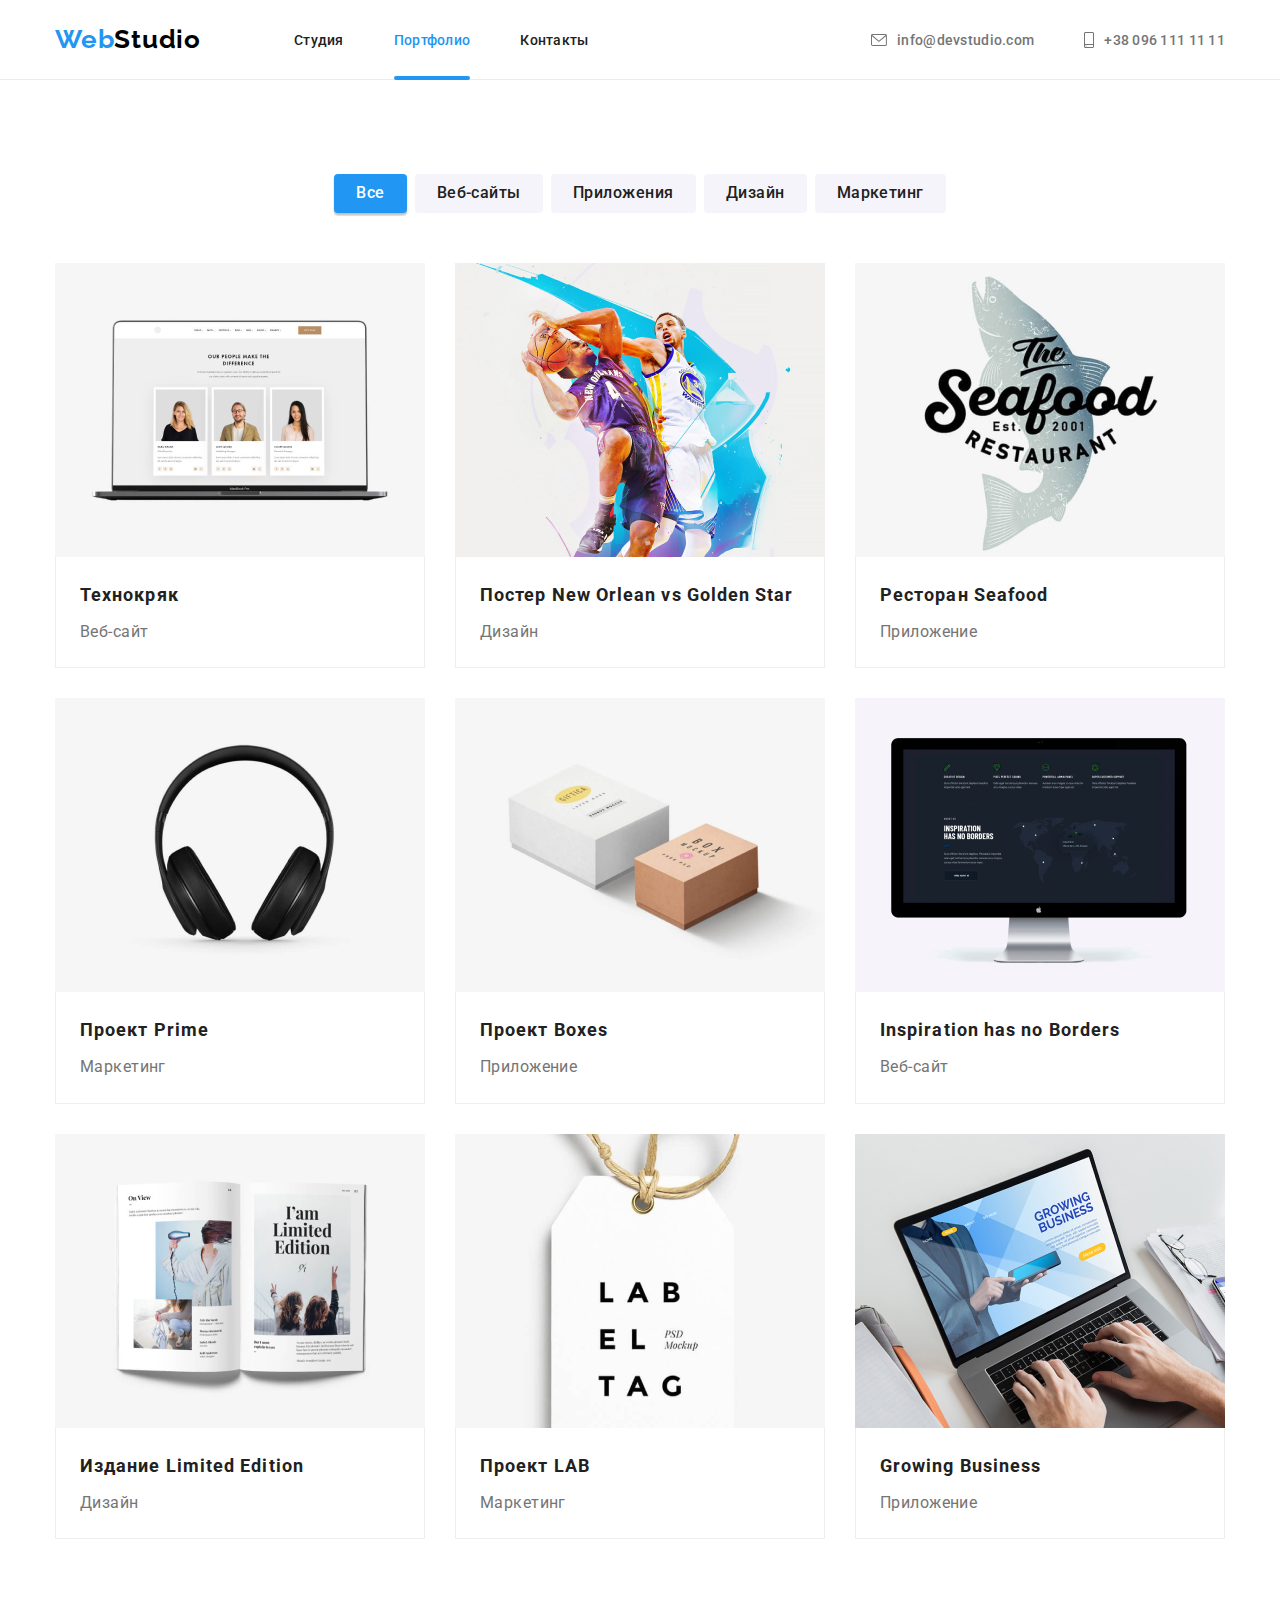
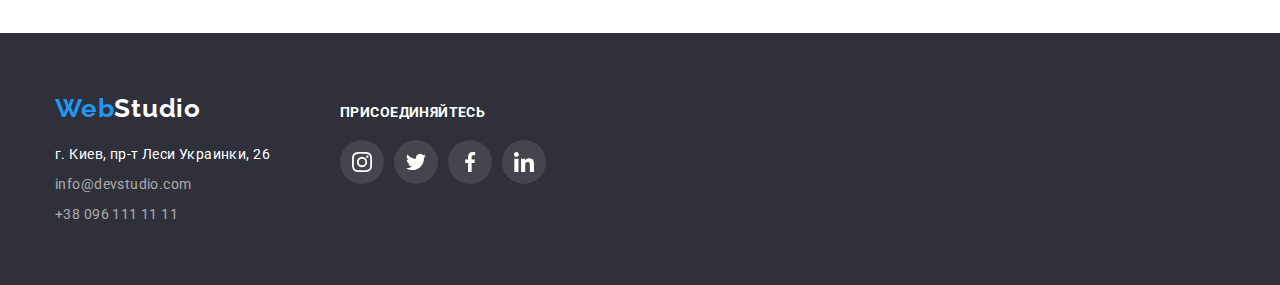
==== commit 2f280d46: "using currentColor for animations, flex for 3 containers, some var renames" ====
--- a/portfolio.html
+++ b/portfolio.html
@@ -56,11 +56,11 @@
   <div class="examples-container container">
     <h1 class="hidden-title">Наши работы</h1>
     <ul class="filter-buttons">
-      <li><button >Все</button></li>
-      <li><button >Веб-сайты</button></li>
-      <li><button >Приложения</button></li>
-      <li><button >Дизайн</button></li>
-      <li><button >Маркетинг</button></li>
+      <li><button class ="filter-btn current">Все</button></li>
+      <li><button class ="filter-btn" >Веб-сайты</button></li>
+      <li><button class ="filter-btn" >Приложения</button></li>
+      <li><button class ="filter-btn" >Дизайн</button></li>
+      <li><button class ="filter-btn" >Маркетинг</button></li>
     </ul>
 
     <ul class="example-gallery">
--- a/css/styles.css
+++ b/css/styles.css
@@ -9,10 +9,11 @@
   --overlay-card-color: rgba(33, 150, 243, 0.9);
   --main-color: #212121; /* txt, hdr, btn */
   --main-gray-color: #757575; /* p */
-  --background-dark-color: #2f303a; /*hero, footer*/
-  --background-gray-color: #f5f4fa; /* team bg, button bg */
-  --white-color: #ffffff; /* main bg, active txt, logo ftr */
-  --black-color: #000000; /* logo hdr*/
+  --main-light-color: #ffffff; /* active txt, logo ftr, icons, p */
+  --bg-light-color: #ffffff; /* main bg, cards bg */
+  --bg-dark-color: #2f303a; /*hero, footer*/
+  --bg-gray-color: #f5f4fa; /* team bg, button bg */
+  --dark-color: #000000; /* logo hdr*/
   --card-border-color: #eeeeee;
   --icon-color: #afb1b8;
   --footer-contacts-color: rgba(255, 255, 255, 0.6);
@@ -48,7 +49,7 @@
   font-size: 14px;
   line-height: 1.5;
   letter-spacing: 0.03em;
-  background-color: var(--white-color);
+  background-color: var(--bg-light-color);
   color: var(--main-color);
 }
 
@@ -67,7 +68,8 @@
 
 img {
   display: block;
-  width: 100%;
+  max-width: 100%;
+  height: auto;
 }
 
 li {
@@ -77,7 +79,7 @@
 /*container*/
 
 .container {
-  display: flex;
+  /*display: flex;*/
   flex-wrap: wrap;
   width: 1200px;
   padding-left: 15px;
@@ -99,10 +101,10 @@
 }
 
 .logo-studio-white {
-  color: var(--white-color);
+  color: var(--main-light-color);
 }
 .logo-studio-black {
-  color: var(--black-color);
+  color: var(--dark-color);
 }
 
 .section {
@@ -146,8 +148,14 @@
 }
 
 header .container {
+  display: flex;
   align-items: center;
-  justify-content: space-between;
+  /*justify-content: space-between;*/
+}
+
+header .logo {
+  padding-top: 24px;
+  padding-bottom: 24px;
 }
 
 .navigation,
@@ -172,6 +180,9 @@
 
 .navigation-list {
   margin-left: 93px;
+}
+.header-contacts-list {
+  margin-left: auto;
 }
 
 .navigation-list > li,
@@ -190,7 +201,7 @@
   transition: color 250ms cubic-bezier(0.4, 0, 0.2, 1);
 }
 
-.current::after {
+.navigation-list .current::after {
   position: absolute;
   left: 0;
   bottom: 0;
@@ -212,25 +223,19 @@
   transition: color 250ms cubic-bezier(0.4, 0, 0.2, 1);
 }
 
-header .logo {
-  padding-top: 24px;
-  padding-bottom: 24px;
+.header-icon {
+  margin: 0 10px 0 0;
+  fill: currentColor;
 }
 
 .navigation-list .current,
 .navigation-list .link:hover,
 .navigation-list .link:focus,
+.navigation-list .link:hover::after,
+.navigation-list .link:focus::after,
 .header-contacts-list .contact:hover,
-.header-contacts-list .contact:focus,
-.navigation-list .link:hover::after,
-.navigation-list .link:focus::after {
+.header-contacts-list .contact:focus {
   color: var(--brand-color);
-  /*opacity: 1;*/
-}
-
-.header-icon {
-  margin: 0 10px 0 0;
-  fill: currentColor;
 }
 
 /*
@@ -246,7 +251,7 @@
   text-align: center;
   margin-left: auto;
   margin-right: auto;
-  background-color: var(--background-dark-color);
+  background-color: var(--bg-dark-color);
   background-image: var(--hero-gradient), url(../images/studio/hero/hero.jpg);
   background-repeat: no-repeat;
   background-position: center;
@@ -267,7 +272,7 @@
   line-height: 1.37;
   letter-spacing: 0.06em;
   text-transform: uppercase;
-  color: var(--white-color);
+  color: var(--main-light-color);
 }
 
 .button-order {
@@ -280,7 +285,7 @@
   letter-spacing: 0.06em;
   border-style: hidden;
   border-radius: 4px;
-  color: var(--white-color);
+  color: var(--main-light-color);
   background-color: var(--brand-color);
   box-shadow: var(--hero-btn-shadow);
   cursor: pointer;
@@ -311,7 +316,7 @@
   transform: translate(-50%, -50%);
   width: 528px;
   height: 581px;
-  background-color: var(--white-color);
+  background-color: var(--bg-light-color);
 }
 
 .btn-modal-close {
@@ -323,24 +328,23 @@
   height: 30px;
   box-sizing: border-box;
   border: 1px solid var(--btn-modal-close);
-  background-color: var(--white-color);
+  background-color: var(--main-light-color);
   border-radius: 50%;
   cursor: pointer;
-  transition: border-color 250ms cubic-bezier(0.4, 0, 0.2, 1);
+  transition: border-color 250ms cubic-bezier(0.4, 0, 0.2, 1),
+    color 250ms cubic-bezier(0.4, 0, 0.2, 1);
 }
 
 .close-icon {
   width: 100%;
   height: 100%;
-  transition: fill 250ms cubic-bezier(0.4, 0, 0.2, 1);
+  fill: currentColor;
 }
 
 .btn-modal-close:hover,
-.btn-modal-close:focus,
-.close-icon:hover,
-.close-icon:focus {
+.btn-modal-close:focus {
   border-color: var(--brand-color);
-  fill: var(--brand-color);
+  color: var(--brand-color);
 }
 
 /*features*/
@@ -359,7 +363,7 @@
   height: 120px;
   align-items: center;
   justify-content: center;
-  background-color: var(--background-gray-color);
+  background-color: var(--bg-gray-color);
   border-radius: 4px;
   margin-bottom: 30px;
 }
@@ -407,14 +411,14 @@
   text-transform: uppercase;
   line-height: 1.14;
   text-align: center;
-  color: var(--white-color);
+  color: var(--main-light-color);
   background-color: var(--specialization-description-color);
 }
 
 /*team*/
 
 .team {
-  background-color: var(--background-gray-color);
+  background-color: var(--bg-gray-color);
 }
 
 .team-list {
@@ -427,7 +431,7 @@
   flex-basis: calc(100% / 4);
   border-radius: 0px 0px 4px 4px;
   box-shadow: var(--box-shadow);
-  background-color: var(--white-color);
+  background-color: var(--main-light-color);
 }
 
 .team-list .content {
@@ -458,28 +462,28 @@
   margin-right: 10px;
 }
 
+.team-list-item-socialmedia > li,
 .team-list-item-socialmedia-link {
-  display: flex;
-}
-
-.team-list-item-socialmedia-link,
-.content .icon-socialmedia {
   display: block;
   width: 44px;
   height: 44px;
   border-radius: 50%;
-  background-color: var(--white-color);
-  fill: var(--icon-color);
-  justify-content: center;
-  align-items: center;
+  background-color: var(--bg-light-color);
+  color: var(--icon-color);
   transition: background-color 250ms cubic-bezier(0.4, 0, 0.2, 1),
-    fill 250ms cubic-bezier(0.4, 0, 0.2, 1);
-}
-
-.team-list-item-socialmedia-link:focus .icon-socialmedia,
-.team-list-item-socialmedia-link:hover .icon-socialmedia {
+    color 250ms cubic-bezier(0.4, 0, 0.2, 1);
+}
+
+.icon-socialmedia {
+  width: 100%;
+  height: 100%;
+  fill: currentColor;
+}
+
+.team-list-item-socialmedia-link:focus,
+.team-list-item-socialmedia-link:hover {
   background-color: var(--brand-color);
-  fill: var(--white-color);
+  color: var(--main-light-color);
 }
 
 /*clients*/
@@ -498,23 +502,21 @@
   height: 90px;
   border: 1px solid var(--icon-color);
   border-radius: 4px;
-  transition: border-color 250ms cubic-bezier(0.4, 0, 0.2, 1);
+  color: var(--icon-color);
+  transition: border-color 250ms cubic-bezier(0.4, 0, 0.2, 1),
+    color 250ms cubic-bezier(0.4, 0, 0.2, 1);
 }
 
 .icon-client {
-  color: var(--icon-color);
   width: 100%;
   height: 100%;
   fill: currentColor;
-  transition: fill 250ms cubic-bezier(0.4, 0, 0.2, 1);
 }
 
 .clients-list-item-link:hover,
-.clients-list-item-link:focus,
-.clients-list-item-link:hover .icon-client,
-.clients-list-item-link:focus .icon-client {
+.clients-list-item-link:focus {
   border-color: var(--brand-color);
-  fill: var(--brand-color);
+  color: var(--brand-color);
   outline-color: var(--brand-color);
 }
 
@@ -523,10 +525,13 @@
 */
 
 /*buttons*/
+.examples-container {
+  display: flex;
+  justify-content: center;
+}
+
 .examples-container .filter-buttons {
   margin-bottom: 50px;
-  margin-left: auto;
-  margin-right: auto;
 }
 
 .filter-buttons > li:not(:last-child) {
@@ -545,17 +550,18 @@
   border-radius: 4px;
   padding: 6px 22px;
   color: var(--main-color);
-  background-color: var(--background-gray-color);
+  background-color: var(--bg-gray-color);
   cursor: pointer;
   transition: color 250ms cubic-bezier(0.4, 0, 0.2, 1),
     background-color 250ms cubic-bezier(0.4, 0, 0.2, 1),
     box-shadow 250ms cubic-bezier(0.4, 0, 0.2, 1);
 }
 
+.filter-btn.current,
 .filter-buttons button:hover,
 .filter-buttons button:focus,
 .filter-buttons button:active {
-  color: var(--white-color);
+  color: var(--main-light-color);
   background-color: var(--brand-color);
   box-shadow: var(--btn-shadow);
 }
@@ -572,7 +578,7 @@
   margin-left: var(--list-gap);
   margin-top: var(--list-gap);
   max-width: 370px;
-  background: var(--white-color);
+  background: var(--bg-light-color);
 }
 
 .example-gallery .link {
@@ -602,7 +608,7 @@
   overflow: hidden;
   font-size: 18px;
   line-height: 1.56;
-  color: var(--white-color);
+  color: var(--main-light-color);
   background-color: var(--overlay-card-color);
   transform: translateY(101%);
   transition: transform 250ms cubic-bezier(0.4, 0, 0.2, 1);
@@ -651,13 +657,14 @@
   font-weight: 400;
   font-size: 14px;
   line-height: 1.5;
-  color: var(--white-color);
-  background-color: var(--background-dark-color);
+  color: var(--main-light-color);
+  background-color: var(--bg-dark-color);
   padding-top: 60px;
   padding-bottom: 60px;
 }
 
 .footer .container {
+  display: flex;
   align-items: baseline;
 }
 
@@ -697,29 +704,34 @@
   line-height: 1.15;
   letter-spacing: 0.03em;
   text-transform: uppercase;
-  color: var(--white-color);
-}
-
-.socialmedia-link,
-.socialmedia-link .icon-socialmedia {
+  color: var(--main-light-color);
+}
+
+.socialmedia-link {
   display: block;
   width: 44px;
   height: 44px;
   border-radius: 50%;
-  fill: var(--white-color);
+  color: var(--main-light-color);
   justify-content: center;
   align-items: center;
   background-color: var(--footer-icons-socialmedia-color);
   transition: background-color 250ms cubic-bezier(0.4, 0, 0.2, 1),
-    fill 250ms cubic-bezier(0.4, 0, 0.2, 1);
+    color 250ms cubic-bezier(0.4, 0, 0.2, 1);
+}
+
+.socialmedia-link .icon-socialmedia {
+  width: 100%;
+  height: 100%;
+  fill: currentColor;
 }
 
 .contacts-socialmedia-list > li:not(:last-child) {
   margin-right: 10px;
 }
 
-.socialmedia-link:hover .icon-socialmedia,
-.socialmedia-link:focus .icon-socialmedia {
+.socialmedia-link:hover,
+.socialmedia-link:focus {
   background-color: var(--brand-color);
-  fill: var(--white-color);
-}
+  color: var(--main-light-color);
+}
